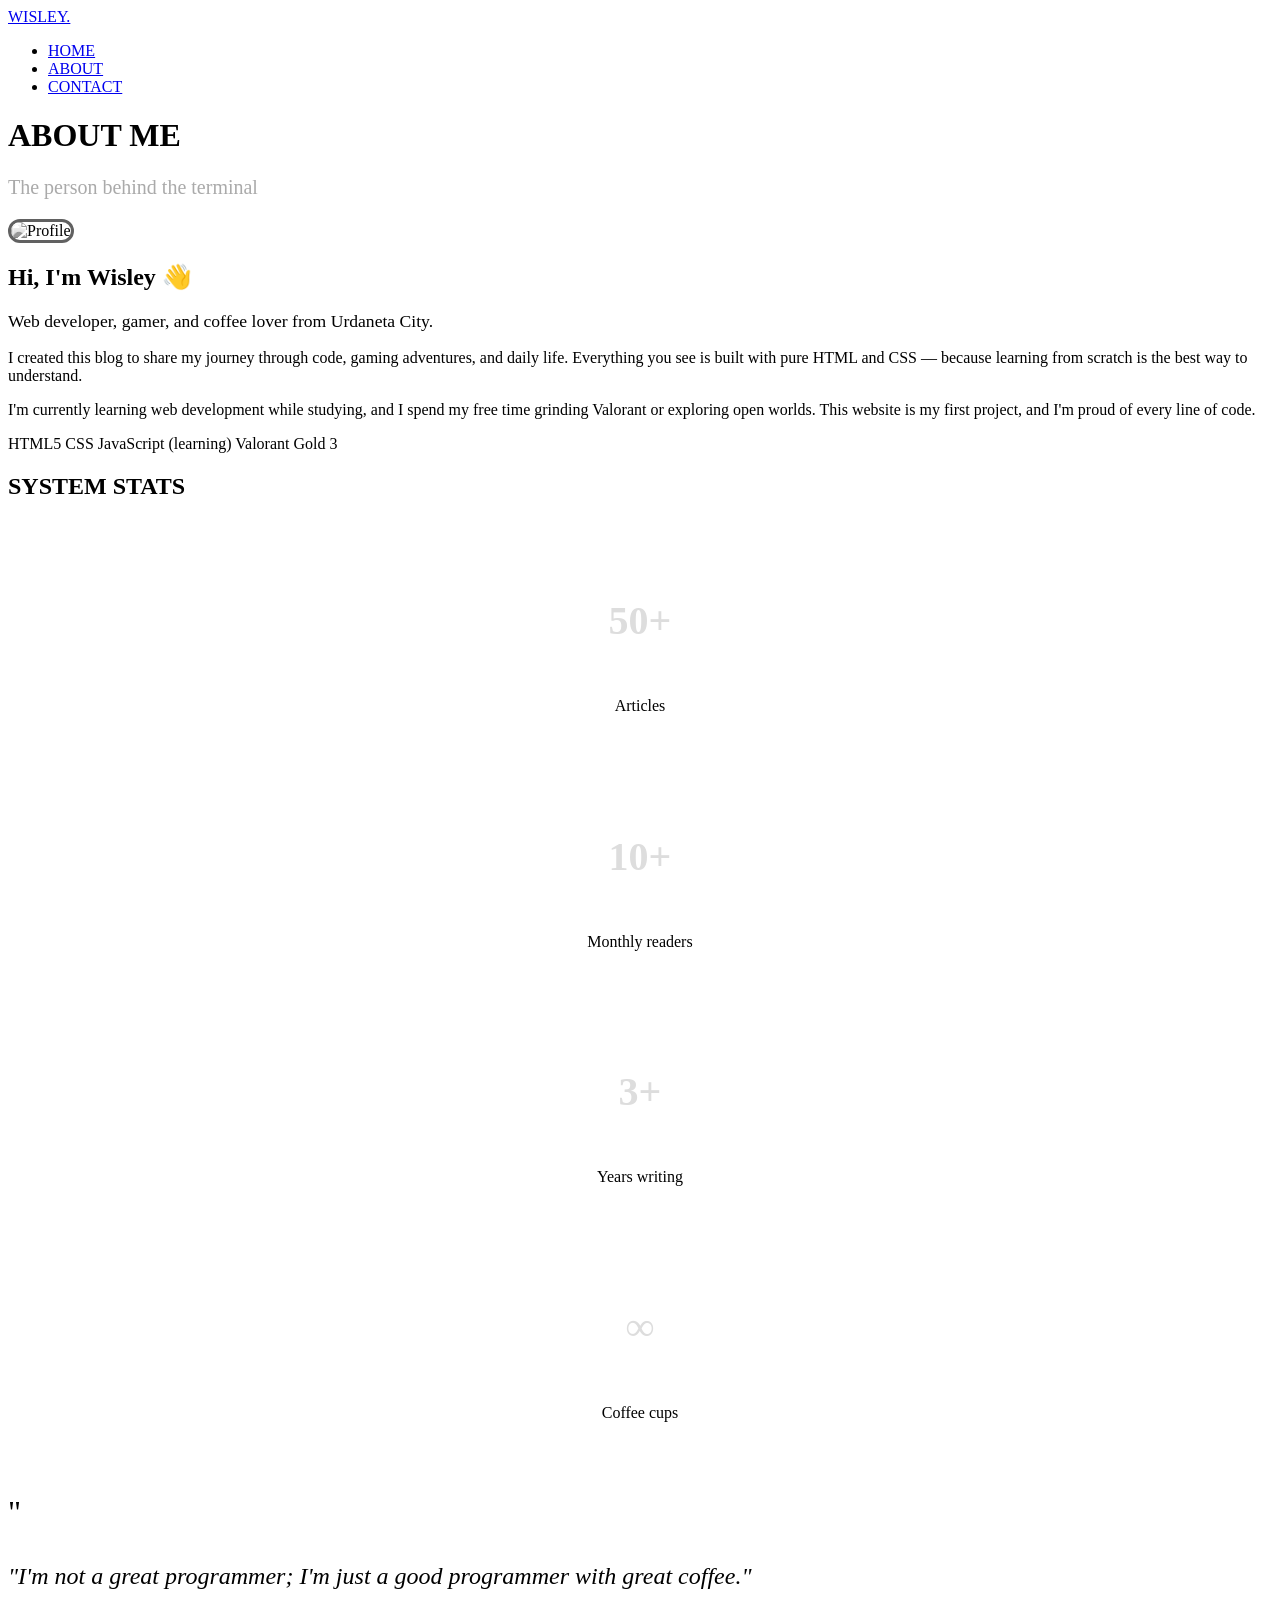
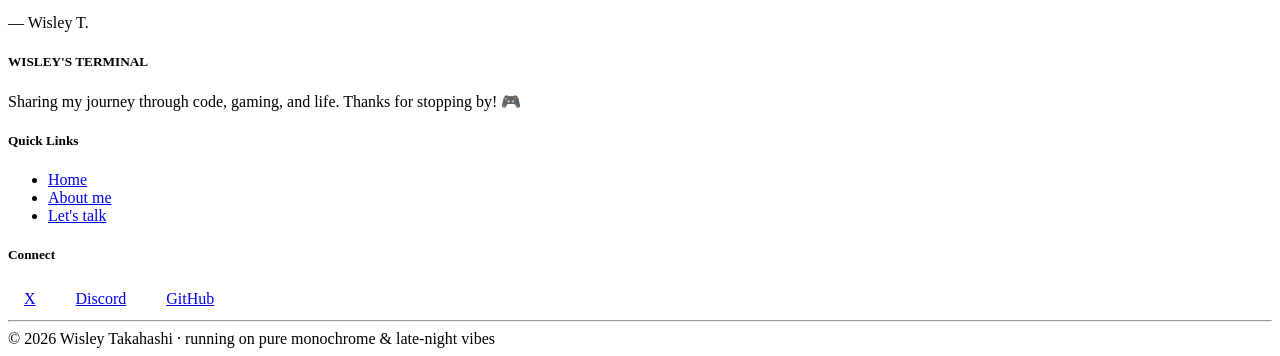
==== about.html @ 548b5c54 "Add about.html with personal information and layout" ====
<!DOCTYPE html>
<html lang="en">
<head>
  <meta charset="UTF-8">
  <meta name="viewport" content="width=device-width, initial-scale=1.0">
  <title>Wisley Takahashi · About</title>
  
  <!-- Link to external CSS file -->
  <link rel="stylesheet" href="style.css">
</head>
<body>

  <!-- Navigation -->
  <nav class="navbar">
    <div class="container">
      <a class="navbar-brand" href="index.html">
        WISLEY.
      </a>
      <ul class="nav-links">
        <li><a href="index.html">HOME</a></li>
        <li><a href="about.html" class="active">ABOUT</a></li>
        <li><a href="contact.html">CONTACT</a></li>
      </ul>
    </div>
  </nav>

  <!-- Main Content -->
  <main>
    <!-- Page Header -->
    <div class="container mt-5 text-center">
      <h1 class="glitch" data-text="ABOUT ME">ABOUT ME</h1>
      <p style="color: #aaa; font-size: 1.25rem;">The person behind the terminal</p>
    </div>

    <!-- About Content -->
    <div class="container mt-5">
      <div class="row">
        <!-- Profile Image Column -->
        <div class="col-md-4 text-center">
          <img src="images/WisiruTempest.jpg"
               alt="Profile" 
               style="width: 100%; max-width: 280px; border-radius: 12px; filter: grayscale(100%) contrast(1.2); border: 3px solid #666; transition: all 0.4s;">
         
        </div>
        
        <!-- Bio Column -->
        <div class="col-md-8">
          <h2>Hi, I'm Wisley 👋</h2>
          <p style="font-size: 1.1rem;">Web developer, gamer, and coffee lover from Urdaneta City.</p>
          <p>I created this blog to share my journey through code, gaming adventures, and daily life. Everything you see is built with pure HTML and CSS — because learning from scratch is the best way to understand.</p>
          <p>I'm currently learning web development while studying, and I spend my free time grinding Valorant or exploring open worlds. This website is my first project, and I'm proud of every line of code.</p>
          <div class="mt-4">
            <span class="badge">HTML5</span>
            <span class="badge">CSS</span>
            <span class="badge">JavaScript (learning)</span>
            <span class="badge">Valorant Gold 3</span>
          </div>
        </div>
      </div>
    </div>

    <!-- Stats Section -->
    <div class="container mt-5">
      <div class="text-center mb-4">
        <h2 class="glitch" data-text="SYSTEM STATS">SYSTEM STATS</h2>
      </div>
      <div class="row">
        <div class="col-md-3">
          <div class="card" style="padding: 1.5rem; text-align: center;">
            <h4 style="font-size: 2.5rem; color: #ddd;">50+</h4>
            <p class="text-muted">Articles</p>
          </div>
        </div>
        <div class="col-md-3">
          <div class="card" style="padding: 1.5rem; text-align: center;">
            <h4 style="font-size: 2.5rem; color: #ddd;">10+</h4>
            <p class="text-muted">Monthly readers</p>
          </div>
        </div>
        <div class="col-md-3">
          <div class="card" style="padding: 1.5rem; text-align: center;">
            <h4 style="font-size: 2.5rem; color: #ddd;">3+</h4>
            <p class="text-muted">Years writing</p>
          </div>
        </div>
        <div class="col-md-3">
          <div class="card" style="padding: 1.5rem; text-align: center;">
            <h4 style="font-size: 2.5rem; color: #ddd;">∞</h4>
            <p class="text-muted">Coffee cups</p>
          </div>
        </div>
      </div>
    </div>

    <!-- Quote Section -->
    <div class="container mt-5">
      <div class="card p-5 text-center">
        <p style="font-size: 2rem;">"</p>
        <p style="font-size: 1.5rem; font-style: italic;">"I'm not a great programmer; I'm just a good programmer with great coffee."</p>
        <p class="text-muted">— Wisley T.</p>
      </div>
    </div>
  </main>

  <!-- Footer -->
  <footer>
    <div class="container">
      <div class="footer-content">
        <div class="footer-section">
          <h5>WISLEY'S TERMINAL</h5>
          <p class="text-muted small">Sharing my journey through code, gaming, and life. Thanks for stopping by! 🎮</p>
        </div>
        <div class="footer-section">
          <h5>Quick Links</h5>
          <ul>
            <li><a href="index.html" class="text-muted">Home</a></li>
            <li><a href="about.html" class="text-muted">About me</a></li>
            <li><a href="contact.html" class="text-muted">Let's talk</a></li>
          </ul>
        </div>
        <div class="footer-section">
          <h5>Connect</h5>
          <div style="display: flex; gap: 0.5rem; flex-wrap: wrap;">
            <a href="#" class="btn" style="padding: 0.25rem 1rem;">X</a>
            <a href="#" class="btn" style="padding: 0.25rem 1rem;">Discord</a>
            <a href="#" class="btn" style="padding: 0.25rem 1rem;">GitHub</a>
          </div>
        </div>
      </div>
      <hr>
      <div class="text-center text-muted small">
        © 2026 Wisley Takahashi · running on pure monochrome & late-night vibes
      </div>
    </div>
  </footer>
</body>
</html>
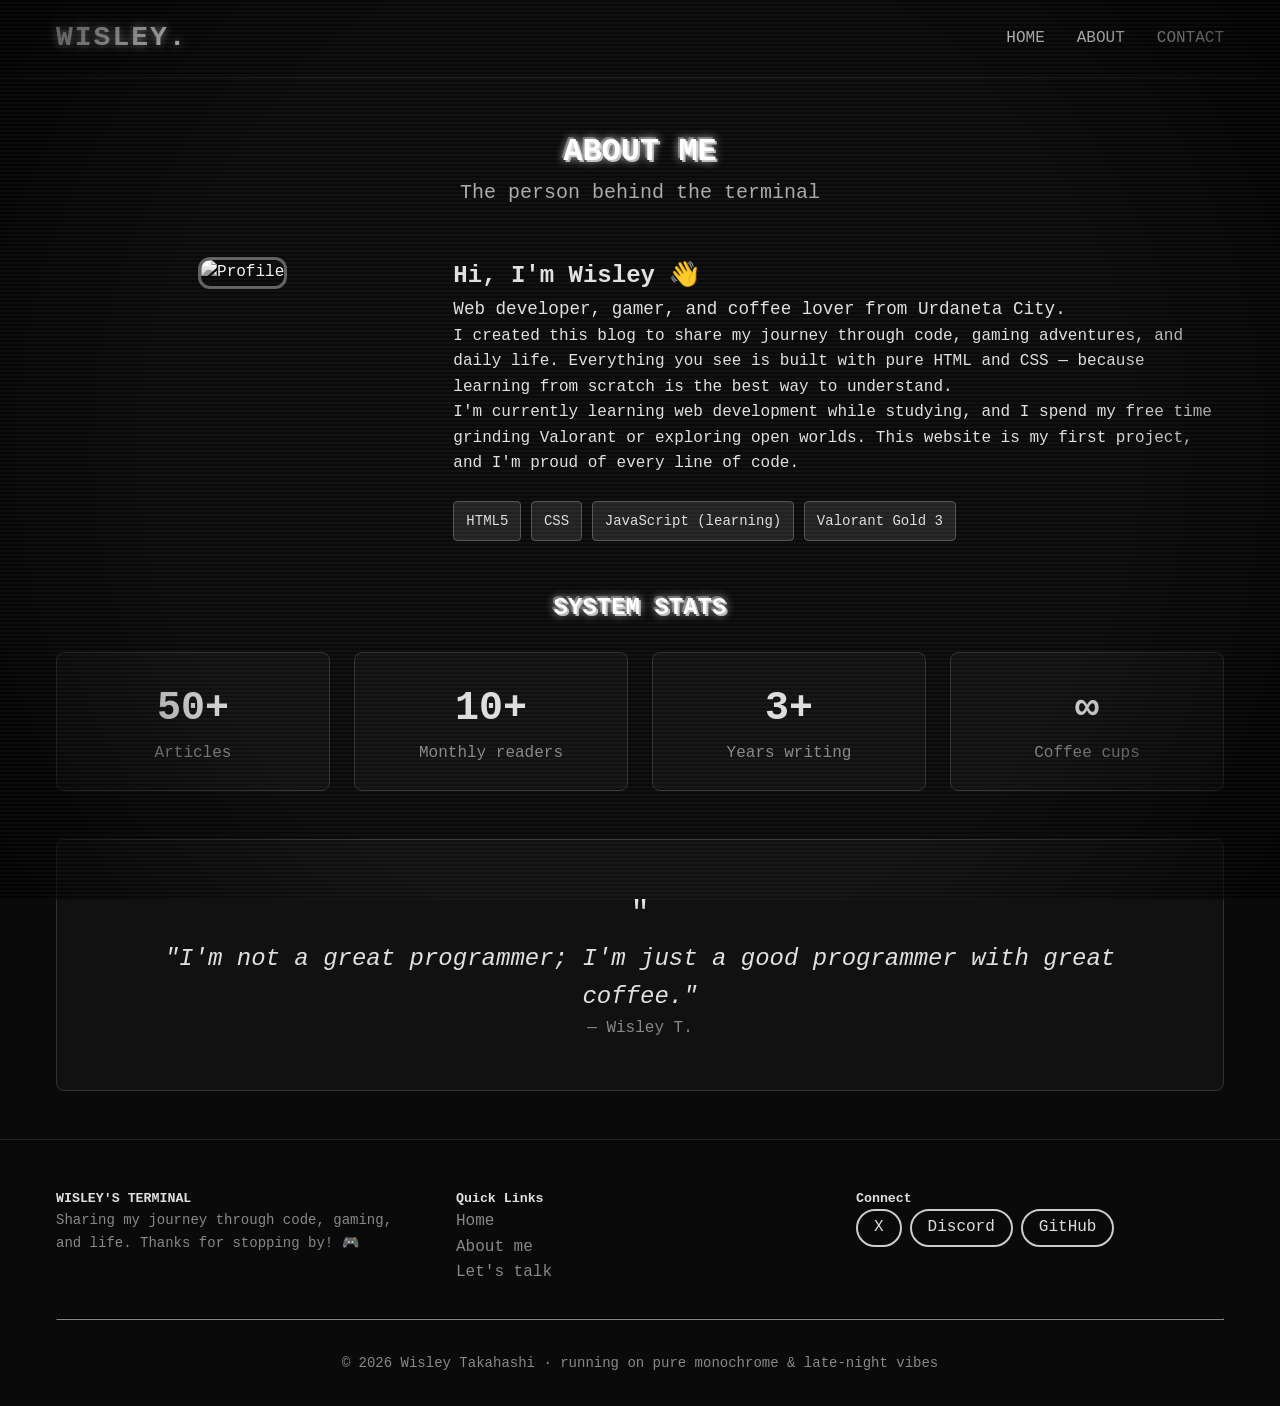
==== commit 236c01fe: "Fix img tag formatting in about.html" ====
--- a/about.html
+++ b/about.html
@@ -37,9 +37,8 @@
       <div class="row">
         <!-- Profile Image Column -->
         <div class="col-md-4 text-center">
-          <img src="images/WisiruTempest.jpg"
-               alt="Profile" 
-               style="width: 100%; max-width: 280px; border-radius: 12px; filter: grayscale(100%) contrast(1.2); border: 3px solid #666; transition: all 0.4s;">
+         <img src="images/WisiruTempest.jpg" alt="Profile"
+     style="width: 100%; max-width: 280px; border-radius: 12px; filter: grayscale(100%) contrast(1.2); border: 3px solid #666; transition: all 0.4s;">
          
         </div>
         
--- a/style.css
+++ b/style.css
@@ -0,0 +1,532 @@
+/*
+   STEP 1: CSS VARIABLES (Custom Properties)
+  
+   :root targets the root element (html)
+   Variables start with -- and can be reused everywhere
+   Makes it easy to change colors in one place
+*/
+
+:root {
+  --bg: #0a0a0a;              /* Dark background */
+  --surface: #111111;         /* Slightly lighter for cards */
+  --text: #e0e0e0;            /* Main text color */
+  --text-muted: #888888;      /* Secondary text */
+  --accent: #cccccc;          /* Highlight color */
+  --glow: rgba(255, 255, 255, 0.15);  /* Glow effect */
+}
+
+/*
+   STEP 2: RESET STYLES
+  
+   * selector applies to ALL elements
+   Removes default browser margins/paddings
+   box-sizing: border-box makes width include padding & border
+*/
+
+* {
+  margin: 0;
+  padding: 0;
+  box-sizing: border-box;
+}
+
+/*
+   STEP 3: BODY STYLES
+  
+   Sets the foundation for the whole page
+*/
+
+body {
+  background: var(--bg);
+  color: var(--text);
+  font-family: 'Courier New', Courier, monospace;  /* Terminal feel */
+  line-height: 1.6;          /* Space between lines */
+  overflow-x: hidden;        /* Prevents horizontal scroll */
+}
+
+/*
+   STEP 4: PSEUDO-ELEMENTS (CRT Effects)
+  
+   ::before and ::after create virtual elements
+   Used here for scanlines and vignette effects
+   position: fixed keeps them in place while scrolling
+*/
+
+/* Scanlines effect */
+body::before {
+  content: "";
+  position: fixed;
+  top: 0;
+  left: 0;
+  right: 0;
+  bottom: 0;
+  background: repeating-linear-gradient(
+    to bottom,
+    transparent 0px,
+    transparent 2px,
+    rgba(255, 255, 255, 0.03) 2px,
+    rgba(255, 255, 255, 0.03) 4px
+  );
+  pointer-events: none;      /* Allows clicking through */
+  z-index: 9999;             /* Brings to front */
+  animation: scan 8s linear infinite;
+}
+
+/* Vignette effect (darker edges) */
+body::after {
+  content: "";
+  position: fixed;
+  top: 0;
+  left: 0;
+  right: 0;
+  bottom: 0;
+  background: radial-gradient(circle at center, transparent 60%, rgba(0, 0, 0, 0.8) 100%);
+  pointer-events: none;
+  z-index: 9998;
+  mix-blend-mode: multiply;  /* Blends with background */
+}
+
+/*
+   STEP 5: KEYFRAMES ANIMATION
+  
+   Defines the moving scanline animation
+*/
+
+@keyframes scan {
+  0% {
+    background-position: 0 0;
+  }
+  100% {
+    background-position: 0 100px;
+  }
+}
+
+/*
+   STEP 6: NAVIGATION BAR
+  
+   position: sticky keeps nav at top when scrolling
+   backdrop-filter: blur creates glass effect
+*/
+
+.navbar {
+  background-color: rgba(10, 10, 10, 0.95);
+  backdrop-filter: blur(12px);
+  border-bottom: 1px solid #222;
+  padding: 1rem 0;
+  position: sticky;
+  top: 0;
+  z-index: 1000;
+}
+
+.navbar .container {
+  max-width: 1200px;
+  margin: 0 auto;
+  padding: 0 1rem;
+  display: flex;
+  justify-content: space-between;
+  align-items: center;
+  flex-wrap: wrap;
+}
+
+.navbar-brand {
+  font-weight: 700;
+  letter-spacing: 2px;
+  text-shadow: 0 0 10px var(--accent);
+  font-size: 1.75rem;
+  text-decoration: none;
+  color: white;
+  transition: opacity 0.3s;
+}
+
+.navbar-brand:hover {
+  opacity: 0.9;
+}
+
+.nav-links {
+  display: flex;
+  gap: 2rem;
+  list-style: none;
+}
+
+.nav-links a {
+  color: var(--text);
+  text-decoration: none;
+  transition: color 0.3s;
+}
+
+.nav-links a:hover,
+.nav-links a.active {
+  color: white;
+}
+
+/*
+   STEP 7: RESPONSIVE DESIGN
+  
+   @media queries apply styles only at certain screen sizes
+   Here, when screen is 768px or smaller, nav stacks vertically
+*/
+
+@media (max-width: 768px) {
+  .navbar .container {
+    flex-direction: column;
+    gap: 1rem;
+  }
+
+  .nav-links {
+    gap: 1rem;
+  }
+}
+
+/*
+   STEP 8: GLITCH EFFECT
+  
+   Creates a digital glitch when hovering
+   Uses pseudo-elements and multiple animations
+*/
+
+.glitch {
+  position: relative;
+  color: #fff;
+  text-shadow: 0 0 10px #fff, 2px 2px 0 #aaa, -2px -2px 0 #555;
+}
+
+.glitch:hover::before,
+.glitch:hover::after {
+  content: attr(data-text);
+  position: absolute;
+  top: 0;
+  left: 0;
+  width: 100%;
+  height: 100%;
+  opacity: 0.8;
+}
+
+.glitch:hover::before {
+  animation: glitch-anim 0.4s infinite linear alternate-reverse;
+  color: #ddd;
+  left: 2px;
+  text-shadow: -2px 0 #fff;
+}
+
+.glitch:hover::after {
+  animation: glitch-anim2 0.3s infinite linear alternate-reverse;
+  color: #ccc;
+  left: -2px;
+  text-shadow: 2px 0 #fff;
+}
+
+@keyframes glitch-anim {
+  0% {
+    clip: rect(20px, 9999px, 50px, 0);
+  }
+  20% {
+    clip: rect(80px, 9999px, 120px, 0);
+  }
+  40% {
+    clip: rect(30px, 9999px, 90px, 0);
+  }
+  60% {
+    clip: rect(60px, 9999px, 110px, 0);
+  }
+  80% {
+    clip: rect(40px, 9999px, 70px, 0);
+  }
+  100% {
+    clip: rect(10px, 9999px, 40px, 0);
+  }
+}
+
+@keyframes glitch-anim2 {
+  0% {
+    clip: rect(10px, 9999px, 40px, 0);
+  }
+  20% {
+    clip: rect(70px, 9999px, 100px, 0);
+  }
+  40% {
+    clip: rect(30px, 9999px, 60px, 0);
+  }
+  60% {
+    clip: rect(50px, 9999px, 80px, 0);
+  }
+  80% {
+    clip: rect(20px, 9999px, 90px, 0);
+  }
+  100% {
+    clip: rect(40px, 9999px, 70px, 0);
+  }
+}
+
+/*
+   STEP 9: CONTAINER & GRID SYSTEM
+  
+   Custom grid system (replaces Bootstrap)
+   Uses flexbox for layout
+*/
+
+.container {
+  max-width: 1200px;
+  margin: 0 auto;
+  padding: 0 1rem;
+}
+
+.row {
+  display: flex;
+  flex-wrap: wrap;
+  gap: 1.5rem;
+}
+
+/* Grid columns */
+.col-12 {
+  width: 100%;
+}
+
+.col-md-6 {
+  width: calc(50% - 0.75rem);
+}
+
+.col-lg-4 {
+  width: calc(33.333% - 1rem);
+}
+
+.col-md-4 {
+  width: calc(33.333% - 1rem);
+}
+
+.col-md-8 {
+  width: calc(66.666% - 0.5rem);
+}
+
+.col-md-3 {
+  width: calc(25% - 1.125rem);
+}
+
+/* Responsive columns */
+@media (max-width: 768px) {
+
+  .col-md-6,
+  .col-lg-4,
+  .col-md-4,
+  .col-md-8,
+  .col-md-3 {
+    width: 100%;
+  }
+}
+
+/*
+   STEP 10: CARD COMPONENT
+  
+   Cards are containers for grouped content
+   Hover effects for interactivity
+*/
+
+.card {
+  background: var(--surface);
+  border: 1px solid #333;
+  border-radius: 8px;
+  overflow: hidden;
+  transition: all 0.3s ease;
+}
+
+.card:hover {
+  transform: translateY(-6px);
+  box-shadow: 0 0 25px var(--glow);
+  border-color: #666;
+}
+
+.card-img-top {
+  width: 100%;
+  height: 200px;
+  object-fit: cover;
+  filter: grayscale(100%) contrast(1.1);
+  transition: filter 0.4s;
+}
+
+.card:hover .card-img-top {
+  filter: grayscale(70%) contrast(1.3);
+}
+
+.card-body {
+  padding: 1.5rem;
+}
+
+.card-title {
+  font-weight: 700;
+  letter-spacing: 1px;
+  margin-bottom: 0.75rem;
+  font-size: 1.25rem;
+}
+
+.card-text {
+  color: var(--text-muted);
+  margin-bottom: 1rem;
+}
+
+/*
+   STEP 11: BUTTON STYLES
+  
+*/
+
+.btn {
+  display: inline-block;
+  padding: 0.5rem 1.5rem;
+  border: 2px solid #ccc;
+  color: #ddd;
+  background: transparent;
+  border-radius: 50px;
+  text-decoration: none;
+  transition: all 0.3s;
+  cursor: pointer;
+  font-family: 'Courier New', Courier, monospace;
+}
+
+.btn:hover {
+  background: #fff;
+  color: #000;
+  box-shadow: 0 0 20px #fff;
+}
+
+/*
+   STEP 12: BADGES
+  
+   Small labels/tags
+*/
+
+.badge {
+  display: inline-block;
+  background: #222;
+  color: #ddd;
+  border: 1px solid #555;
+  padding: 0.5rem 0.75rem;
+  font-family: monospace;
+  border-radius: 4px;
+  font-size: 0.875rem;
+}
+
+/*
+   STEP 13: FORM STYLES
+  
+*/
+
+.form-control {
+  width: 100%;
+  padding: 0.75rem;
+  background: #1a1a1a;
+  border: 1px solid #444;
+  color: #ddd;
+  font-family: monospace;
+  border-radius: 4px;
+}
+
+.form-control:focus {
+  outline: none;
+  box-shadow: 0 0 0 3px rgba(255, 255, 255, 0.2);
+  border-color: #888;
+}
+
+.form-label {
+  display: block;
+  margin-bottom: 0.5rem;
+  font-weight: 500;
+}
+
+/*
+   STEP 14: FOOTER
+  
+*/
+
+footer {
+  background: var(--bg);
+  border-top: 1px solid #222;
+  padding: 3rem 0 2rem;
+  margin-top: 3rem;
+}
+
+.footer-content {
+  display: flex;
+  flex-wrap: wrap;
+  justify-content: space-between;
+  gap: 2rem;
+}
+
+.footer-section {
+  flex: 1;
+  min-width: 200px;
+}
+
+hr {
+  border-color: #333;
+  margin: 2rem 0;
+}
+
+/*
+   STEP 15: UTILITY CLASSES
+  
+   Reusable helper classes
+*/
+
+.text-center {
+  text-align: center;
+}
+
+.text-muted {
+  color: var(--text-muted);
+}
+
+.mt-5 {
+  margin-top: 3rem;
+}
+
+.mb-5 {
+  margin-bottom: 3rem;
+}
+
+.mt-4 {
+  margin-top: 1.5rem;
+}
+
+.mb-4 {
+  margin-bottom: 1.5rem;
+}
+
+.mt-3 {
+  margin-top: 1rem;
+}
+
+.mb-3 {
+  margin-bottom: 1rem;
+}
+
+.py-5 {
+  padding-top: 3rem;
+  padding-bottom: 3rem;
+}
+
+.px-5 {
+  padding-left: 3rem;
+  padding-right: 3rem;
+}
+
+.p-4 {
+  padding: 1.5rem;
+}
+
+.p-5 {
+  padding: 3rem;
+}
+
+.small {
+  font-size: 0.875rem;
+}
+
+a {
+  color: #bbb;
+  text-decoration: none;
+}
+
+a:hover {
+  color: #fff;
+}
+
+ul {
+  list-style: none;
+}
